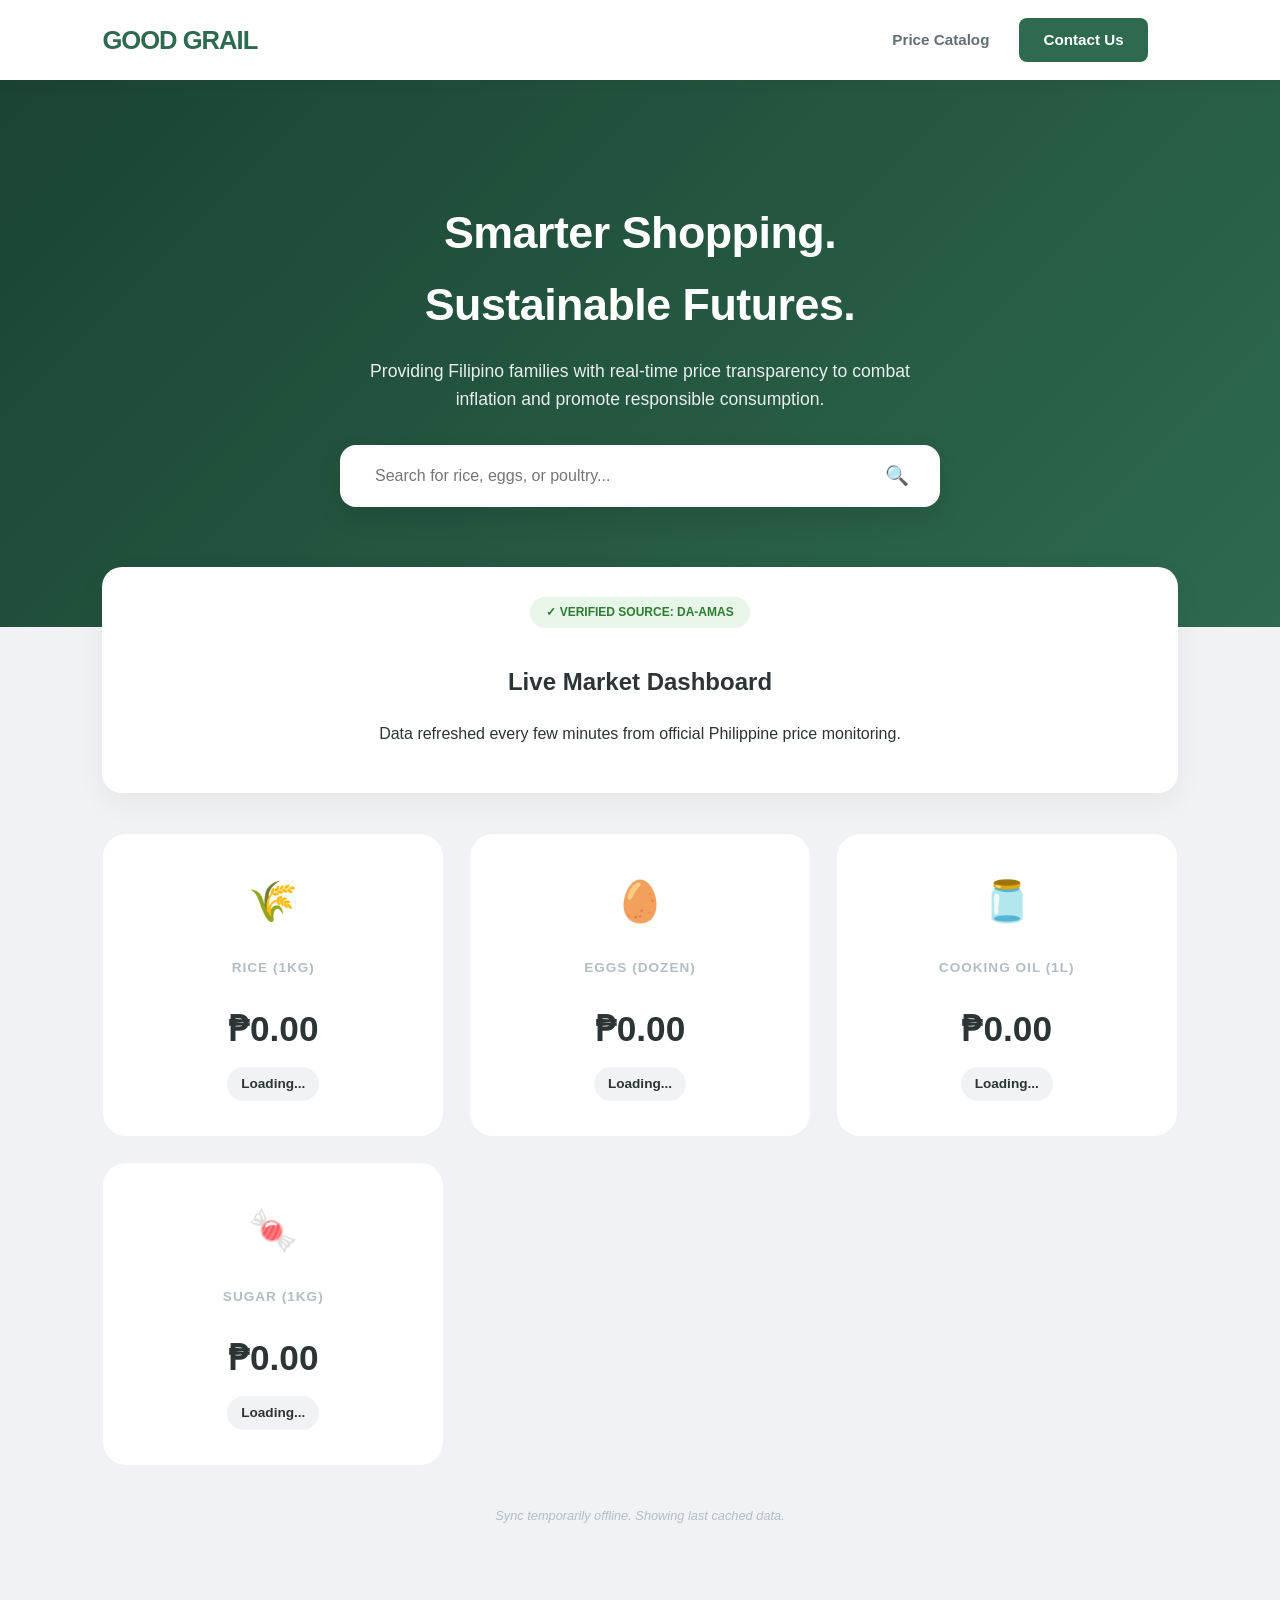
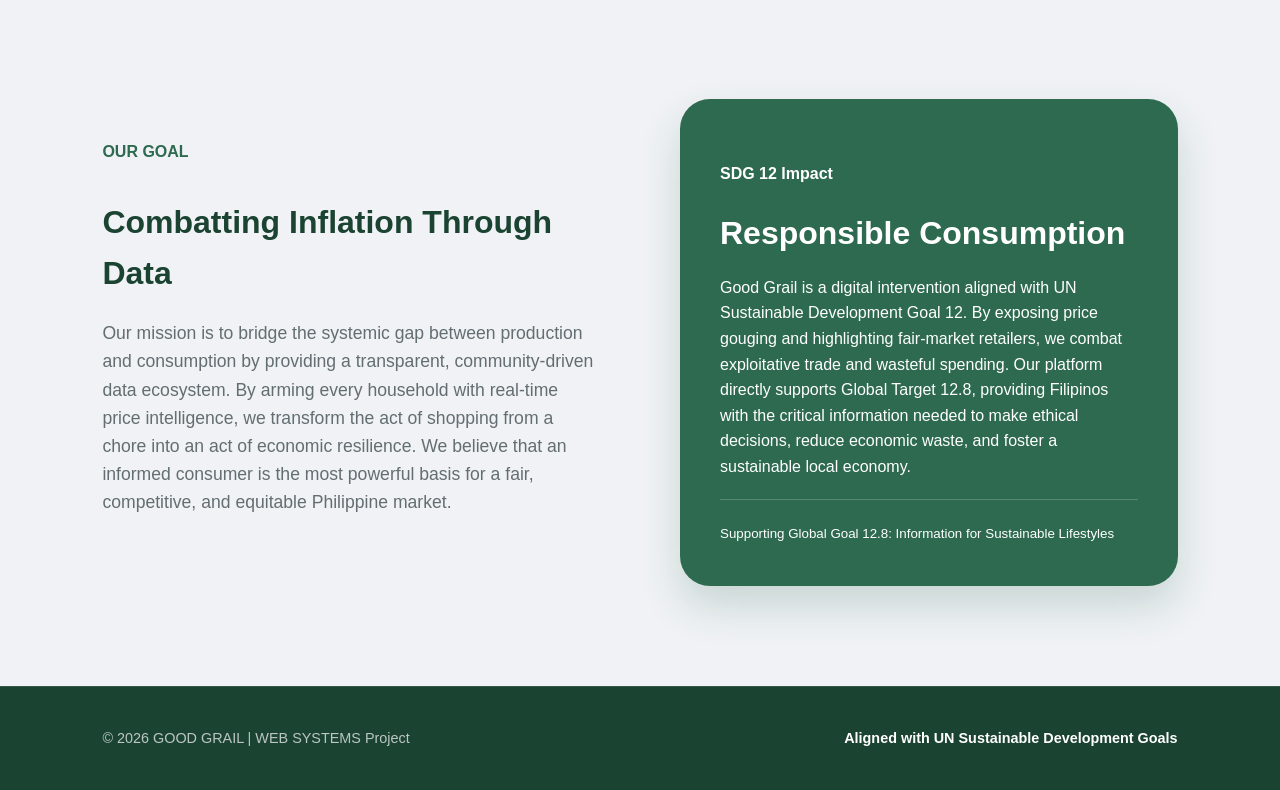
==== index.html @ 933bb587 "Add files via upload" ====
<!DOCTYPE html>
<html lang="en">
<head>
    <title>Good Grail | Market Overview</title>
    <link rel="stylesheet" href="header.css">
    <style>
        :root {
            --primary-green: #2d6a4f;
            --accent-green: #40916c;
            --accent-navy: #1b4332;
            --bg-soft: #f0f2f5;
            --white: #ffffff;
            --price-up: #e67e22; 
            --price-down: #27ae60; 
            --glass: rgba(255, 255, 255, 0.8);
        }

        body {
            font-family: 'Inter', 'Segoe UI', Roboto, sans-serif;
            margin: 0;
            background-color: var(--bg-soft);
            color: #2d3436;
            line-height: 1.6;
        }


        .hero {
            background: linear-gradient(135deg, #1b4332 0%, #2d6a4f 100%);
            padding: 80px 5% 120px;
            text-align: center;
            color: white;
            position: relative;
            overflow: hidden;
        }

        .hero h1 { font-size: 2.8rem; margin-bottom: 1rem; font-weight: 800; letter-spacing: -0.5px; }
        .hero p { opacity: 0.9; font-size: 1.1rem; max-width: 600px; margin: 0 auto 2rem; }

        .search-bar {
            background: var(--white);
            padding: 12px 25px;
            border-radius: 16px;
            display: inline-flex;
            width: 90%;
            max-width: 550px;
            box-shadow: 0 10px 25px rgba(0,0,0,0.1);
        }

        .search-bar input { border: none; width: 100%; padding: 10px; outline: none; font-size: 1rem; }

        .dashboard-container { padding: 0 8% 60px; margin-top: -60px; position: relative; z-index: 10; }
        
        .dashboard-header {
            background: var(--white);
            padding: 30px;
            border-radius: 20px;
            text-align: center;
            margin-bottom: 40px;
            box-shadow: 0 10px 30px rgba(0,0,0,0.05);
        }

        .source-badge {
            display: inline-block;
            background: #e8f5e9;
            color: #2e7d32;
            padding: 6px 16px;
            border-radius: 50px;
            font-size: 0.75rem;
            font-weight: 700;
            margin-bottom: 15px;
            text-transform: uppercase;
        }

        .market-grid { 
            display: grid; 
            grid-template-columns: repeat(auto-fit, minmax(260px, 1fr)); 
            gap: 25px; 
        }
        
        .price-card {
            background: var(--white);
            padding: 35px 25px;
            border-radius: 24px;
            text-align: center;
            transition: all 0.4s cubic-bezier(0.175, 0.885, 0.32, 1.275);
            border: 1px solid rgba(0,0,0,0.05);
            position: relative;
        }

        .price-card:hover { 
            transform: translateY(-10px); 
            box-shadow: 0 20px 40px rgba(0,0,0,0.08);
            border-color: var(--primary-green);
        }

        .product-icon { font-size: 2.5rem; margin-bottom: 15px; display: block; }

        .price-card h4 a { text-decoration: none; color: #b2bec3; font-size: 0.85rem; font-weight: 700; text-transform: uppercase; letter-spacing: 1px; }
        .price-card .price { font-size: 2.2rem; font-weight: 800; margin: 10px 0; color: #2d3436; }
        .indicator { 
            display: inline-block;
            padding: 6px 14px;
            border-radius: 50px;
            font-size: 0.85rem; 
            font-weight: 700; 
            background: #f1f2f6;
        }
        
        .info-section { 
            padding: 100px 8%; 
            display: grid;
            grid-template-columns: 1fr 1fr;
            gap: 80px; 
            align-items: center; 
        }

        .info-box h3 { font-size: 2rem; color: var(--accent-navy); margin-bottom: 20px; }
        .info-box p { font-size: 1.1rem; color: #636e72; margin-bottom: 30px; }

        .impact-card {
            background: var(--primary-green);
            color: white;
            padding: 40px;
            border-radius: 30px;
            box-shadow: 0 20px 40px rgba(45, 106, 79, 0.2);
        }

        footer { 
            background: var(--accent-navy); 
            color: rgba(255,255,255,0.7); 
            padding: 40px 8%; 
            display: flex; 
            justify-content: space-between; 
            font-size: 0.9rem;
            border-top: 1px solid rgba(255,255,255,0.1);
        }

        #update-timestamp { 
            text-align: center; 
            font-size: 0.8rem; 
            color: #b2bec3; 
            margin-top: 40px; 
            font-style: italic;
        }

        @media (max-width: 768px) {
            .info-section { grid-template-columns: 1fr; gap: 40px; }
            .hero h1 { font-size: 2rem; }
        }
    </style>
</head>
<body>
    <header>
        <a href="homepage.html" class="logo">GOOD GRAIL</a>
        <nav class="main-nav">
      
            <a href="pricecatalog.html">Price Catalog</a>
            <a href="contactpage.html" class="btn-contact">Contact Us</a>
        </nav>
    </header>

    <section class="hero">
        <h1>Smarter Shopping. <br>Sustainable Futures.</h1>
        <p>Providing Filipino families with real-time price transparency to combat inflation and promote responsible consumption.</p>
        <div class="search-bar">
            <input type="text" placeholder="Search for rice, eggs, or poultry...">
            <button style="border:none; background:none; cursor:pointer; font-size: 1.2rem;">🔍</button>
        </div>
    </section>
    
    <main class="dashboard-container">
        <div class="dashboard-header">
            <div class="source-badge">✓ Verified Source: DA-AMAS</div>
            <h2>Live Market Dashboard</h2>
            <p>Data refreshed every few minutes from official Philippine price monitoring.</p>
        </div>
        
        <div class="market-grid">
            <div class="price-card" id="Rice-card">
                <span class="product-icon">🌾</span>
                <h4><a href="https://www.da.gov.ph/price-monitoring/" target="_blank">Rice (1kg)</a></h4>
                <p class="price" id="Rice-price">₱0.00</p>
                <span class="indicator" id="Rice-pct">Loading...</span>
            </div>
            <div class="price-card" id="Eggs-card">
                <span class="product-icon">🥚</span>
                <h4><a href="https://www.da.gov.ph/price-monitoring/" target="_blank">Eggs (Dozen)</a></h4>
                <p class="price" id="Eggs-price">₱0.00</p>
                <span class="indicator" id="Eggs-pct">Loading...</span>
            </div>
            <div class="price-card" id="Oil-card">
                <span class="product-icon">🫙</span>
                <h4><a href="https://www.da.gov.ph/price-monitoring/" target="_blank">Cooking Oil (1L)</a></h4>
                <p class="price" id="Oil-price">₱0.00</p>
                <span class="indicator" id="Oil-pct">Loading...</span>
            </div>
            <div class="price-card" id="Sugar-card">
                <span class="product-icon">🍬</span>
                <h4><a href="https://www.da.gov.ph/price-monitoring/" target="_blank">Sugar (1kg)</a></h4>
                <p class="price" id="Sugar-price">₱0.00</p>
                <span class="indicator" id="Sugar-pct">Loading...</span>
            </div>
        </div>
        <p id="update-timestamp"></p>
    </main>

    <section class="info-section">
        <div class="info-box">
            <span style="color: var(--primary-green); font-weight: 800; text-transform: uppercase;">Our Goal</span>
            <h3>Combatting Inflation Through Data</h3>
            <p>Our mission is to bridge the systemic gap between production and consumption by providing a transparent, community-driven data ecosystem. By arming every household with real-time price intelligence, we transform the act of shopping from a chore into an act of economic resilience. We believe that an informed consumer is the most powerful basis for a fair, competitive, and equitable Philippine market.</p>
            
        </div>
        <div class="impact-card">
            <h4>SDG 12 Impact</h4>
            <p style="font-size: 2rem; font-weight: 800; margin: 10px 0;">Responsible Consumption</p>
            <p>Good Grail is a digital intervention aligned with UN Sustainable Development Goal 12. By exposing price gouging and highlighting fair-market retailers, we combat exploitative trade and wasteful spending. Our platform directly supports Global Target 12.8, providing Filipinos with the critical information needed to make ethical decisions, reduce economic waste, and foster a sustainable local economy.</p>
            <hr style="border: 0; border-top: 1px solid rgba(255,255,255,0.2); margin: 20px 0;">
            <small>Supporting Global Goal 12.8: Information for Sustainable Lifestyles</small>
        </div>
    </section>

    <footer>
        <div>© 2026 GOOD GRAIL | WEB SYSTEMS Project</div>
        <div style="font-weight: bold; color: white;">Aligned with UN Sustainable Development Goals</div>
    </footer>

    <script>
    async function updateGoodGrailPrices() {
        const csvUrl = 'https://docs.google.com/spreadsheets/d/e/2PACX-1vSKscIoWBwZH2mvYEp0RBLKj0YuiCOmFv4nJUyl8nu2FCq9L3rrLKQTdSd7Z54OE1IYNL8zXCvPfITw/pub?gid=0&single=true&output=csv';
        
        try {
            const response = await fetch(csvUrl);
            const csvData = await response.text();
            const rows = csvData.split('\n').map(row => row.split(','));

            const products = [
                { id: 'Rice',  row: 1 },
                { id: 'Eggs',  row: 2 },
                { id: 'Oil',   row: 3 },
                { id: 'Sugar', row: 4 }
            ];

            products.forEach(item => {
                const rowData = rows[item.row];
                if (!rowData) return;

                const livePrice = rowData[1]; 
                const statusDec = parseFloat(rowData[3].replace('%', '')) / (rowData[3].includes('%') ? 100 : 1);

                const priceElement = document.getElementById(item.id + '-price');
                if (priceElement) {
                    priceElement.innerText = "₱" + parseFloat(livePrice).toFixed(2);
                }

                const pctElement = document.getElementById(item.id + '-pct');
                const cardElement = document.getElementById(item.id + '-card');

                if (pctElement) {
                    const percentage = (statusDec * 100).toFixed(1);
                    
                    if (statusDec < 0) {
                        pctElement.innerText = "▼ " + Math.abs(percentage) + "% Below Avg";
                        pctElement.style.color = "#27ae60"; 
                        pctElement.style.background = "#e8f5e9";
                        if(cardElement) cardElement.style.borderBottomColor = "#27ae60";
                    } else {
                        pctElement.innerText = "▲ " + percentage + "% Above Avg";
                        pctElement.style.color = "#e67e22"; 
                        pctElement.style.background = "#fff3e0";
                        if(cardElement) cardElement.style.borderBottomColor = "#e67e22";
                    }
                }
            });

            const now = new Date();
            document.getElementById('update-timestamp').innerText = "Last Sync: " + now.toLocaleTimeString() + " | All systems operational.";

        } catch (error) {
            console.error("Data failed to load:", error);
            document.getElementById('update-timestamp').innerText = "Sync temporarily offline. Showing last cached data.";
        }
    }

    window.onload = updateGoodGrailPrices;
    </script>
</body>
</html>
---- header.css ----
header {
    background-color: #ffffff;
    padding: 0 8%;
    height: 80px;
    display: flex;
    justify-content: space-between;
    align-items: center;
    box-shadow: 0 4px 12px rgba(0,0,0,0.03);
    position: sticky;
    top: 0;
    z-index: 1000;
}

.logo { 
    font-weight: 800; 
    font-size: 1.6rem; 
    color: #2d6a4f; 
    letter-spacing: -1px;
    cursor: pointer;
    text-decoration: none;
}

.main-nav {
    display: flex;
    align-items: center;
}

.main-nav a { 
    text-decoration: none; 
    color: #636e72; 
    margin-right: 30px; 
    font-weight: 600; 
    font-size: 0.95rem;
    transition: color 0.3s;
}

.main-nav a:hover { color: #2d6a4f; }

.btn-contact { 
    background: #2d6a4f; 
    color: white !important; 
    padding: 10px 24px; 
    border: none; 
    border-radius: 8px; 
    cursor: pointer; 
    font-weight: 600; 
    font-size: 0.95rem;
    text-decoration: none;
    transition: all 0.3s ease;
    display: inline-block;
}

.btn-contact:hover { 
    background: #1b4332; 
    transform: translateY(-2px);
    box-shadow: 0 4px 12px rgba(45, 106, 79, 0.3);
}
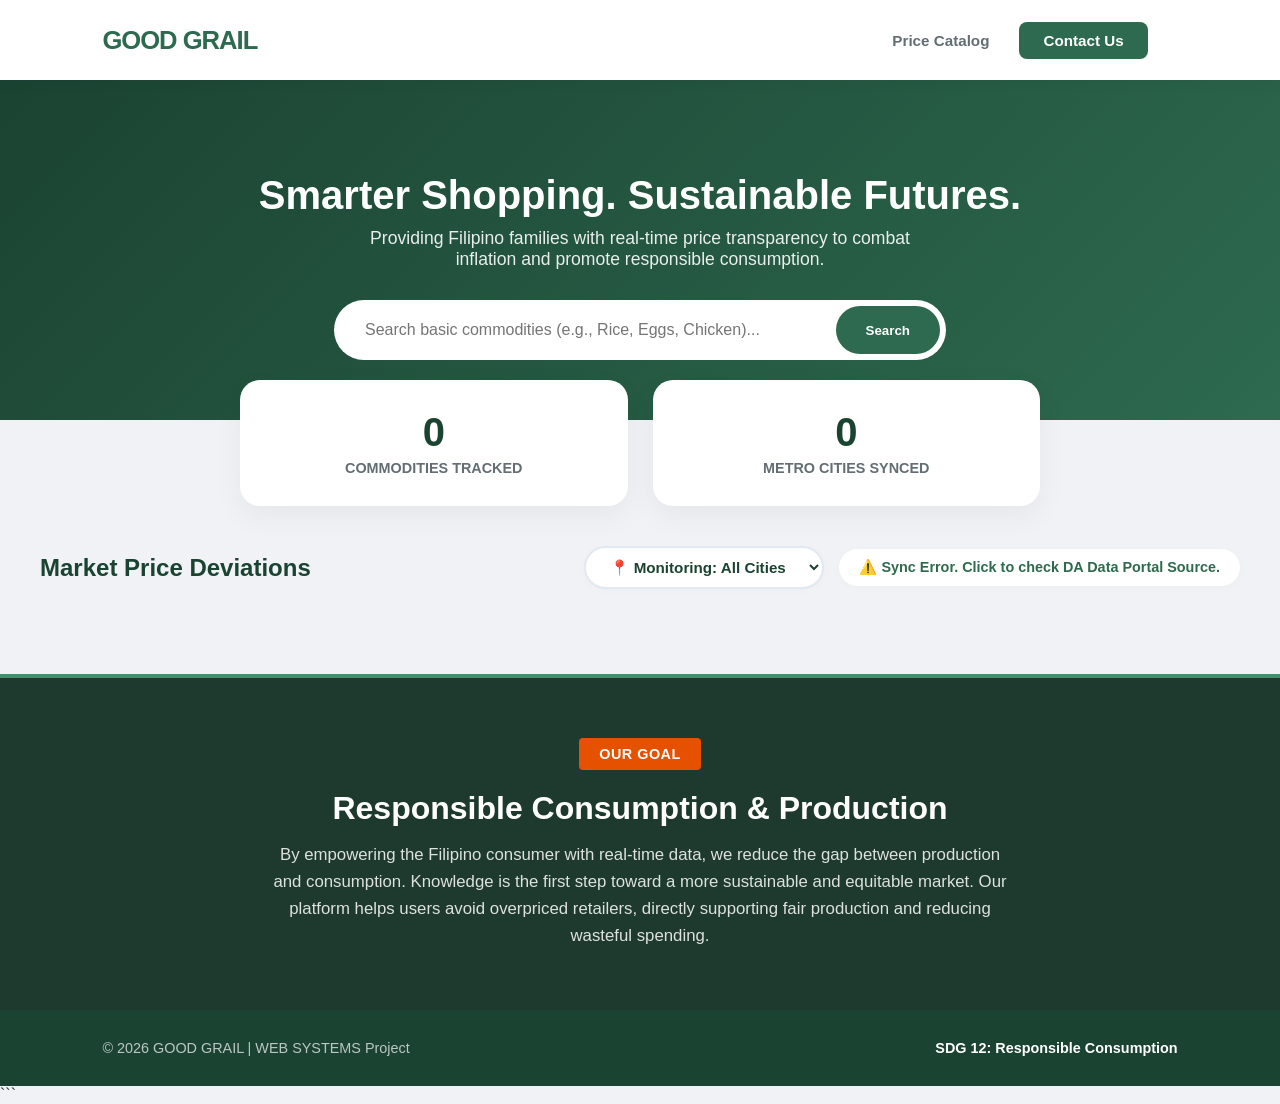
==== commit a2d7c314: "Update index.html" ====
--- a/index.html
+++ b/index.html
@@ -1,288 +1,373 @@
 <!DOCTYPE html>
 <html lang="en">
 <head>
-    <title>Good Grail | Market Overview</title>
+    <title>Good Grail</title>
     <link rel="stylesheet" href="header.css">
     <style>
         :root {
             --primary-green: #2d6a4f;
-            --accent-green: #40916c;
             --accent-navy: #1b4332;
             --bg-soft: #f0f2f5;
             --white: #ffffff;
-            --price-up: #e67e22; 
-            --price-down: #27ae60; 
-            --glass: rgba(255, 255, 255, 0.8);
+            --text-dark: #2d3436;
+            --text-muted: #636e72;
         }
 
         body {
-            font-family: 'Inter', 'Segoe UI', Roboto, sans-serif;
+            font-family: 'Inter', 'Segoe UI', sans-serif;
             margin: 0;
             background-color: var(--bg-soft);
-            color: #2d3436;
-            line-height: 1.6;
-        }
-
-
-        .hero {
-            background: linear-gradient(135deg, #1b4332 0%, #2d6a4f 100%);
-            padding: 80px 5% 120px;
+            color: var(--text-dark);
+        }
+
+        .hero-section {
+            background: linear-gradient(135deg, var(--accent-navy) 0%, var(--primary-green) 100%);
+            color: var(--white);
             text-align: center;
-            color: white;
-            position: relative;
-            overflow: hidden;
-        }
-
-        .hero h1 { font-size: 2.8rem; margin-bottom: 1rem; font-weight: 800; letter-spacing: -0.5px; }
-        .hero p { opacity: 0.9; font-size: 1.1rem; max-width: 600px; margin: 0 auto 2rem; }
-
-        .search-bar {
+            padding: 60px 20px;
+        }
+
+        .hero-section h1 { font-size: 2.5rem; margin-bottom: 10px; font-weight: 800; }
+        .hero-section p { font-size: 1.1rem; opacity: 0.9; max-width: 600px; margin: 0 auto 30px; }
+
+        .search-box {
+            display: flex;
+            max-width: 600px;
+            margin: 0 auto;
             background: var(--white);
-            padding: 12px 25px;
-            border-radius: 16px;
-            display: inline-flex;
-            width: 90%;
-            max-width: 550px;
-            box-shadow: 0 10px 25px rgba(0,0,0,0.1);
-        }
-
-        .search-bar input { border: none; width: 100%; padding: 10px; outline: none; font-size: 1rem; }
-
-        .dashboard-container { padding: 0 8% 60px; margin-top: -60px; position: relative; z-index: 10; }
-        
-        .dashboard-header {
+            padding: 6px;
+            border-radius: 50px;
+        }
+
+        .search-box input {
+            flex: 1;
+            border: none;
+            padding: 15px 25px;
+            font-size: 1rem;
+            border-radius: 50px;
+            outline: none;
+        }
+
+        .search-box button {
+            background: var(--primary-green);
+            color: var(--white);
+            border: none;
+            padding: 0 30px;
+            border-radius: 50px;
+            cursor: pointer;
+            font-weight: 600;
+        }
+
+        .metrics-grid {
+            display: grid;
+            grid-template-columns: repeat(2, 1fr);
+            gap: 25px;
+            max-width: 800px;
+            margin: -40px auto 40px;
+            padding: 0 20px;
+        }
+
+        .metric-card {
             background: var(--white);
             padding: 30px;
             border-radius: 20px;
             text-align: center;
-            margin-bottom: 40px;
             box-shadow: 0 10px 30px rgba(0,0,0,0.05);
         }
 
-        .source-badge {
+        .metric-card h3 { font-size: 2.5rem; margin: 0; color: var(--accent-navy); font-weight: 800; }
+        .metric-card p { margin: 5px 0 0; color: var(--text-muted); font-size: 0.9rem; text-transform: uppercase; font-weight: 600; }
+
+        .dashboard-container {
+            max-width: 1200px;
+            margin: 0 auto 60px;
+            padding: 0 20px;
+        }
+
+        .dashboard-header {
+            display: flex;
+            justify-content: space-between;
+            align-items: center;
+            margin-bottom: 25px;
+            flex-wrap: wrap;
+            gap: 15px;
+        }
+
+        .dashboard-header h2 { color: var(--accent-navy); margin: 0; font-weight: 800; }
+        
+        .header-controls {
+            display: flex;
+            align-items: center;
+            gap: 15px;
+        }
+
+        .city-selector {
+            padding: 10px 20px;
+            font-size: 0.95rem;
+            font-weight: 600;
+            color: var(--accent-navy);
+            background-color: var(--white);
+            border: 2px solid #e2e8f0;
+            border-radius: 50px;
+            outline: none;
+            cursor: pointer;
+            box-shadow: 0 2px 10px rgba(0,0,0,0.02);
+            transition: all 0.2s;
+        }
+
+        .city-selector:focus {
+            border-color: var(--primary-green);
+        }
+
+        .verification-link {
+            color: var(--primary-green);
+            text-decoration: none;
+            font-size: 0.9rem;
+            font-weight: 600;
+            background: var(--white);
+            padding: 10px 20px;
+            border-radius: 50px;
+            box-shadow: 0 2px 10px rgba(0,0,0,0.02);
+            transition: all 0.2s;
+        }
+
+        .verification-link:hover {
+            background: var(--primary-green);
+            color: var(--white);
+        }
+
+        .market-grid {
+            display: grid;
+            grid-template-columns: repeat(auto-fill, minmax(220px, 1fr));
+            gap: 25px;
+        }
+
+        .market-card {
+            background: var(--white);
+            border-radius: 20px;
+            padding: 25px;
+            box-shadow: 0 4px 15px rgba(0,0,0,0.02);
+            border-bottom: 5px solid transparent;
+            cursor: pointer;
+            transition: transform 0.2s;
+        }
+
+        .market-card:hover { transform: translateY(-4px); }
+        .item-emoji { font-size: 2.5rem; margin-bottom: 15px; }
+        .item-name { margin: 0 0 5px; font-size: 1.15rem; color: var(--accent-navy); font-weight: 700; }
+        .item-meta { font-size: 0.85rem; color: var(--text-muted); margin-bottom: 15px; }
+        .price-row { display: flex; justify-content: space-between; align-items: center; }
+        .current-price { font-size: 1.3rem; font-weight: 800; color: var(--text-dark); }
+        .status-badge { font-size: 0.75rem; padding: 4px 8px; border-radius: 6px; font-weight: 700; }
+
+        .sdg-section {
+            background-color: #1e3a2f;
+            color: var(--white);
+            padding: 60px 8%;
+            text-align: center;
+            border-top: 4px solid #40916c;
+        }
+
+        .sdg-badge {
+            background-color: #e65100;
+            color: white;
             display: inline-block;
-            background: #e8f5e9;
-            color: #2e7d32;
-            padding: 6px 16px;
-            border-radius: 50px;
-            font-size: 0.75rem;
-            font-weight: 700;
-            margin-bottom: 15px;
-            text-transform: uppercase;
-        }
-
-        .market-grid { 
-            display: grid; 
-            grid-template-columns: repeat(auto-fit, minmax(260px, 1fr)); 
-            gap: 25px; 
-        }
-        
-        .price-card {
-            background: var(--white);
-            padding: 35px 25px;
-            border-radius: 24px;
-            text-align: center;
-            transition: all 0.4s cubic-bezier(0.175, 0.885, 0.32, 1.275);
-            border: 1px solid rgba(0,0,0,0.05);
-            position: relative;
-        }
-
-        .price-card:hover { 
-            transform: translateY(-10px); 
-            box-shadow: 0 20px 40px rgba(0,0,0,0.08);
-            border-color: var(--primary-green);
-        }
-
-        .product-icon { font-size: 2.5rem; margin-bottom: 15px; display: block; }
-
-        .price-card h4 a { text-decoration: none; color: #b2bec3; font-size: 0.85rem; font-weight: 700; text-transform: uppercase; letter-spacing: 1px; }
-        .price-card .price { font-size: 2.2rem; font-weight: 800; margin: 10px 0; color: #2d3436; }
-        .indicator { 
-            display: inline-block;
-            padding: 6px 14px;
-            border-radius: 50px;
-            font-size: 0.85rem; 
-            font-weight: 700; 
-            background: #f1f2f6;
-        }
-        
-        .info-section { 
-            padding: 100px 8%; 
-            display: grid;
-            grid-template-columns: 1fr 1fr;
-            gap: 80px; 
-            align-items: center; 
-        }
-
-        .info-box h3 { font-size: 2rem; color: var(--accent-navy); margin-bottom: 20px; }
-        .info-box p { font-size: 1.1rem; color: #636e72; margin-bottom: 30px; }
-
-        .impact-card {
-            background: var(--primary-green);
-            color: white;
-            padding: 40px;
-            border-radius: 30px;
-            box-shadow: 0 20px 40px rgba(45, 106, 79, 0.2);
-        }
-
-        footer { 
-            background: var(--accent-navy); 
-            color: rgba(255,255,255,0.7); 
-            padding: 40px 8%; 
-            display: flex; 
-            justify-content: space-between; 
+            padding: 8px 20px;
+            font-weight: 800;
             font-size: 0.9rem;
-            border-top: 1px solid rgba(255,255,255,0.1);
-        }
-
-        #update-timestamp { 
-            text-align: center; 
-            font-size: 0.8rem; 
-            color: #b2bec3; 
-            margin-top: 40px; 
-            font-style: italic;
-        }
-
-        @media (max-width: 768px) {
-            .info-section { grid-template-columns: 1fr; gap: 40px; }
-            .hero h1 { font-size: 2rem; }
+            border-radius: 4px;
+            margin-bottom: 20px;
+            letter-spacing: 0.5px;
+        }
+
+        .sdg-content h2 { font-size: 2rem; margin: 0 0 15px 0; font-weight: 800; }
+        .sdg-content p { max-width: 750px; margin: 0 auto; font-size: 1.05rem; opacity: 0.85; line-height: 1.6; }
+
+        footer {
+            background: var(--accent-navy);
+            color: rgba(255,255,255,0.7);
+            padding: 30px 8%;
+            display: flex;
+            justify-content: space-between;
+            align-items: center;
+            font-size: 0.9rem;
+        }
+
+        @media(max-width: 768px) {
+            .metrics-grid { grid-template-columns: 1fr; }
+            .dashboard-header { flex-direction: column; align-items: flex-start; }
+            .header-controls { width: 100%; flex-direction: column; align-items: flex-start; }
+            .city-selector { width: 100%; }
         }
     </style>
 </head>
 <body>
+
     <header>
-        <a href="homepage.html" class="logo">GOOD GRAIL</a>
+        <a href="index.html" class="logo">GOOD GRAIL</a>
         <nav class="main-nav">
-      
             <a href="pricecatalog.html">Price Catalog</a>
             <a href="contactpage.html" class="btn-contact">Contact Us</a>
         </nav>
     </header>
 
-    <section class="hero">
-        <h1>Smarter Shopping. <br>Sustainable Futures.</h1>
-        <p>Providing Filipino families with real-time price transparency to combat inflation and promote responsible consumption.</p>
-        <div class="search-bar">
-            <input type="text" placeholder="Search for rice, eggs, or poultry...">
-            <button style="border:none; background:none; cursor:pointer; font-size: 1.2rem;">🔍</button>
-        </div>
-    </section>
-    
-    <main class="dashboard-container">
-        <div class="dashboard-header">
-            <div class="source-badge">✓ Verified Source: DA-AMAS</div>
-            <h2>Live Market Dashboard</h2>
-            <p>Data refreshed every few minutes from official Philippine price monitoring.</p>
-        </div>
-        
-        <div class="market-grid">
-            <div class="price-card" id="Rice-card">
-                <span class="product-icon">🌾</span>
-                <h4><a href="https://www.da.gov.ph/price-monitoring/" target="_blank">Rice (1kg)</a></h4>
-                <p class="price" id="Rice-price">₱0.00</p>
-                <span class="indicator" id="Rice-pct">Loading...</span>
-            </div>
-            <div class="price-card" id="Eggs-card">
-                <span class="product-icon">🥚</span>
-                <h4><a href="https://www.da.gov.ph/price-monitoring/" target="_blank">Eggs (Dozen)</a></h4>
-                <p class="price" id="Eggs-price">₱0.00</p>
-                <span class="indicator" id="Eggs-pct">Loading...</span>
-            </div>
-            <div class="price-card" id="Oil-card">
-                <span class="product-icon">🫙</span>
-                <h4><a href="https://www.da.gov.ph/price-monitoring/" target="_blank">Cooking Oil (1L)</a></h4>
-                <p class="price" id="Oil-price">₱0.00</p>
-                <span class="indicator" id="Oil-pct">Loading...</span>
-            </div>
-            <div class="price-card" id="Sugar-card">
-                <span class="product-icon">🍬</span>
-                <h4><a href="https://www.da.gov.ph/price-monitoring/" target="_blank">Sugar (1kg)</a></h4>
-                <p class="price" id="Sugar-price">₱0.00</p>
-                <span class="indicator" id="Sugar-pct">Loading...</span>
-            </div>
-        </div>
-        <p id="update-timestamp"></p>
+    <main>
+        <section class="hero-section">
+            <h1>Smarter Shopping. Sustainable Futures.</h1>
+            <p>Providing Filipino families with real-time price transparency to combat inflation and promote responsible consumption.</p>
+            <div class="search-box">
+                <input type="text" id="home-search" placeholder="Search basic commodities (e.g., Rice, Eggs, Chicken)...">
+                <button onclick="handleSearch()">Search</button>
+            </div>
+        </section>
+
+        <section class="metrics-grid">
+            <div class="metric-card">
+                <h3 id="stat-tracked">0</h3>
+                <p>Commodities Tracked</p>
+            </div>
+            <div class="metric-card">
+                <h3 id="stat-cities">0</h3>
+                <p>Metro Cities Synced</p>
+            </div>
+        </section>
+
+        <section class="dashboard-container">
+            <div class="dashboard-header">
+                <h2>Market Price Deviations</h2>
+                
+                <div class="header-controls">
+                    <select id="home-city-select" class="city-selector" onchange="handleCityFilterChange()">
+                        <option value="all">📍 Monitoring: All Cities</option>
+                    </select>
+
+                    <a href="https://www.da.gov.ph/price-monitoring/" target="_blank" class="verification-link" id="update-timestamp">
+                        🔗 Loading Verified DA Prices...
+                    </a>
+                </div>
+            </div>
+            <div class="market-grid" id="market-items-render"></div>
+        </section>
+
+        <section class="sdg-section">
+            <div class="sdg-badge">OUR GOAL</div>
+            <div class="sdg-content">
+                <h2>Responsible Consumption & Production</h2>
+                <p>By empowering the Filipino consumer with real-time data, we reduce the gap between production and consumption. Knowledge is the first step toward a more sustainable and equitable market. Our platform helps users avoid overpriced retailers, directly supporting fair production and reducing wasteful spending.</p>
+            </div>
+        </section>
     </main>
-
-    <section class="info-section">
-        <div class="info-box">
-            <span style="color: var(--primary-green); font-weight: 800; text-transform: uppercase;">Our Goal</span>
-            <h3>Combatting Inflation Through Data</h3>
-            <p>Our mission is to bridge the systemic gap between production and consumption by providing a transparent, community-driven data ecosystem. By arming every household with real-time price intelligence, we transform the act of shopping from a chore into an act of economic resilience. We believe that an informed consumer is the most powerful basis for a fair, competitive, and equitable Philippine market.</p>
-            
-        </div>
-        <div class="impact-card">
-            <h4>SDG 12 Impact</h4>
-            <p style="font-size: 2rem; font-weight: 800; margin: 10px 0;">Responsible Consumption</p>
-            <p>Good Grail is a digital intervention aligned with UN Sustainable Development Goal 12. By exposing price gouging and highlighting fair-market retailers, we combat exploitative trade and wasteful spending. Our platform directly supports Global Target 12.8, providing Filipinos with the critical information needed to make ethical decisions, reduce economic waste, and foster a sustainable local economy.</p>
-            <hr style="border: 0; border-top: 1px solid rgba(255,255,255,0.2); margin: 20px 0;">
-            <small>Supporting Global Goal 12.8: Information for Sustainable Lifestyles</small>
-        </div>
-    </section>
 
     <footer>
         <div>© 2026 GOOD GRAIL | WEB SYSTEMS Project</div>
-        <div style="font-weight: bold; color: white;">Aligned with UN Sustainable Development Goals</div>
+        <div style="font-weight: bold; color: white;">SDG 12: Responsible Consumption</div>
     </footer>
 
-    <script>
+<script>
+    const SHEETY_API_URL = "https://api.sheety.co/714f9aedd46168f80737977f95b48854/goodGrailData/products";
+    let productsRegistry = [];
+
     async function updateGoodGrailPrices() {
-        const csvUrl = 'https://docs.google.com/spreadsheets/d/e/2PACX-1vSKscIoWBwZH2mvYEp0RBLKj0YuiCOmFv4nJUyl8nu2FCq9L3rrLKQTdSd7Z54OE1IYNL8zXCvPfITw/pub?gid=0&single=true&output=csv';
+        const timestampEl = document.getElementById('update-timestamp');
+        try {
+            const response = await fetch(SHEETY_API_URL);
+            const data = await response.json();
+            productsRegistry = data.products;
+
+            if(document.getElementById('stat-tracked')) {
+                const uniqueProductNames = [...new Set(productsRegistry.map(p => p.name).filter(Boolean))].length;
+                document.getElementById('stat-tracked').innerText = uniqueProductNames;
+            }
+            if(document.getElementById('stat-cities')) {
+                const uniqueCities = [...new Set(productsRegistry.map(p => p.city).filter(Boolean))].length;
+                document.getElementById('stat-cities').innerText = uniqueCities;
+            }
+
+            populateCityDropdown();
+            renderMarketDashboard();
+            
+            if(timestampEl) {
+                timestampEl.innerHTML = `🔗 Verified via DA Price Monitoring (${new Date().toLocaleTimeString()})`;
+            }
+        } catch (error) {
+            console.error("API Error:", error);
+            if(timestampEl) timestampEl.innerText = "⚠️ Sync Error. Click to check DA Data Portal Source.";
+        }
+    }
+
+    function populateCityDropdown() {
+        const selectDrop = document.getElementById('home-city-select');
+        if (!selectDrop) return;
         
-        try {
-            const response = await fetch(csvUrl);
-            const csvData = await response.text();
-            const rows = csvData.split('\n').map(row => row.split(','));
-
-            const products = [
-                { id: 'Rice',  row: 1 },
-                { id: 'Eggs',  row: 2 },
-                { id: 'Oil',   row: 3 },
-                { id: 'Sugar', row: 4 }
-            ];
-
-            products.forEach(item => {
-                const rowData = rows[item.row];
-                if (!rowData) return;
-
-                const livePrice = rowData[1]; 
-                const statusDec = parseFloat(rowData[3].replace('%', '')) / (rowData[3].includes('%') ? 100 : 1);
-
-                const priceElement = document.getElementById(item.id + '-price');
-                if (priceElement) {
-                    priceElement.innerText = "₱" + parseFloat(livePrice).toFixed(2);
-                }
-
-                const pctElement = document.getElementById(item.id + '-pct');
-                const cardElement = document.getElementById(item.id + '-card');
-
-                if (pctElement) {
-                    const percentage = (statusDec * 100).toFixed(1);
-                    
-                    if (statusDec < 0) {
-                        pctElement.innerText = "▼ " + Math.abs(percentage) + "% Below Avg";
-                        pctElement.style.color = "#27ae60"; 
-                        pctElement.style.background = "#e8f5e9";
-                        if(cardElement) cardElement.style.borderBottomColor = "#27ae60";
-                    } else {
-                        pctElement.innerText = "▲ " + percentage + "% Above Avg";
-                        pctElement.style.color = "#e67e22"; 
-                        pctElement.style.background = "#fff3e0";
-                        if(cardElement) cardElement.style.borderBottomColor = "#e67e22";
-                    }
-                }
-            });
-
-            const now = new Date();
-            document.getElementById('update-timestamp').innerText = "Last Sync: " + now.toLocaleTimeString() + " | All systems operational.";
-
-        } catch (error) {
-            console.error("Data failed to load:", error);
-            document.getElementById('update-timestamp').innerText = "Sync temporarily offline. Showing last cached data.";
-        }
+        const uniqueCities = [...new Set(productsRegistry.map(p => p.city).filter(Boolean))];
+
+        selectDrop.innerHTML = '<option value="all">📍 Monitoring: All Cities</option>';
+        
+        uniqueCities.forEach(cityName => {
+            const opt = document.createElement('option');
+            opt.value = cityName.toLowerCase();
+            opt.textContent = `📍 Localized: ${cityName}`;
+            selectDrop.appendChild(opt);
+        });
+    }
+
+    function handleCityFilterChange() {
+        renderMarketDashboard();
+    }
+
+    function renderMarketDashboard() {
+        const grid = document.getElementById('market-items-render');
+        const selectedCityFilter = document.getElementById('home-city-select').value;
+        if(!grid) return;
+        grid.innerHTML = "";
+
+        const recordsToDisplay = productsRegistry.filter(item => {
+            if (selectedCityFilter === "all") return true;
+            return (item.city || '').toLowerCase() === selectedCityFilter;
+        });
+
+        if (recordsToDisplay.length === 0) {
+            grid.innerHTML = `<div style="grid-column: 1/-1; text-align: center; color: var(--text-muted); padding: 40px;">No listed dynamic products tracked for this city selection.</div>`;
+            return;
+        }
+
+        recordsToDisplay.forEach(item => {
+            const priceNum = parseFloat(item.price) || 0;
+            const devNum = parseFloat(item.dev) || 0;
+            const percentage = (devNum * 100).toFixed(1);
+
+            let badgeText = devNum === 0 ? "● At Base Average" : (devNum < 0 ? `▼ ${Math.abs(percentage)}% Below Avg` : `▲ ${percentage}% Above Avg`);
+            let badgeStyle = devNum === 0 ? `color: #7f8c8d; background: #f5f6fa;` : (devNum < 0 ? `color: #27ae60; background: #e8f5e9;` : `color: #e67e22; background: #fff3e0;`);
+            let cardBorder = devNum === 0 ? `#bdc3c7` : (devNum < 0 ? `#27ae60` : `#e67e22`);
+
+            grid.innerHTML += `
+                <div class="market-card" style="border-bottom-color: ${cardBorder}" onclick="navigateToProduct('${item.id || ''}')">
+                    <div class="item-emoji">${item.img || '🌾'}</div>
+                    <h4 class="item-name">${item.name || 'Unknown Item'}</h4>
+                    <div class="item-meta">SM Supermarket, SM ${item.city || 'Metro Manila'}</div>
+                    <div class="price-row">
+                        <span class="current-price">₱${priceNum.toFixed(2)}<span style="font-size:0.85rem; color:#636e72; font-weight:500;">/${item.unit || 'kg'}</span></span>
+                        <span class="status-badge" style="${badgeStyle}">${badgeText}</span>
+                    </div>
+                </div>
+            `;
+        });
+    }
+
+    function navigateToProduct(id) {
+        const prod = productsRegistry.find(p => p.id === id);
+        if (!prod) return;
+        window.location.href = `productpage.html?id=${prod.id}&name=${encodeURIComponent(prod.name)}&price=${prod.price}&city=${encodeURIComponent(prod.city)}&img=${encodeURIComponent(prod.img)}`;
+    }
+
+    function handleSearch() {
+        const query = document.getElementById('home-search').value.trim();
+        window.location.href = `pricecatalog.html?search=${encodeURIComponent(query)}`;
     }
 
     window.onload = updateGoodGrailPrices;
-    </script>
+</script>
 </body>
-</html>+</html>
+
+```
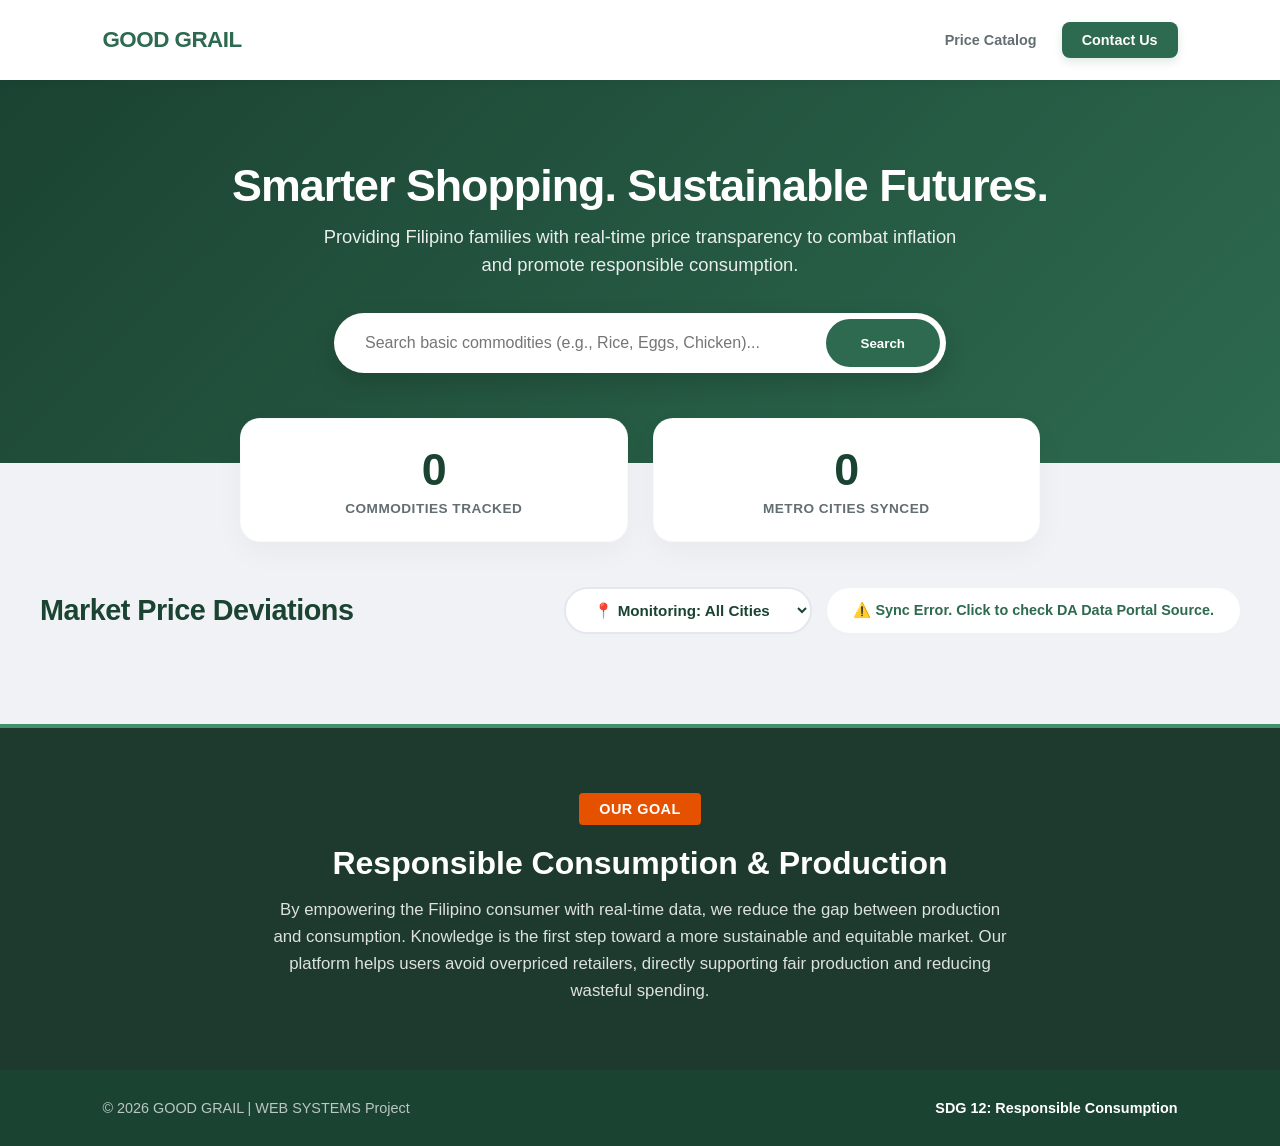
==== commit 0765a7a0: "Update index.html" ====
--- a/index.html
+++ b/index.html
@@ -24,11 +24,24 @@
             background: linear-gradient(135deg, var(--accent-navy) 0%, var(--primary-green) 100%);
             color: var(--white);
             text-align: center;
-            padding: 60px 20px;
-        }
-
-        .hero-section h1 { font-size: 2.5rem; margin-bottom: 10px; font-weight: 800; }
-        .hero-section p { font-size: 1.1rem; opacity: 0.9; max-width: 600px; margin: 0 auto 30px; }
+            padding: 80px 20px 90px;
+        }
+
+        .hero-section h1 { 
+            font-size: 2.8rem; 
+            margin-bottom: 12px; 
+            margin-top: 0;
+            font-weight: 800; 
+            letter-spacing: -1px;
+        }
+        
+        .hero-section p { 
+            font-size: 1.15rem; 
+            opacity: 0.9; 
+            max-width: 650px; 
+            margin: 0 auto 35px; 
+            line-height: 1.5;
+        }
 
         .search-box {
             display: flex;
@@ -37,6 +50,12 @@
             background: var(--white);
             padding: 6px;
             border-radius: 50px;
+            box-shadow: 0 10px 25px rgba(0, 0, 0, 0.15); 
+            transition: transform 0.2s;
+        }
+
+        .search-box:focus-within {
+            transform: scale(1.01);
         }
 
         .search-box input {
@@ -46,16 +65,22 @@
             font-size: 1rem;
             border-radius: 50px;
             outline: none;
+            color: var(--text-dark);
         }
 
         .search-box button {
             background: var(--primary-green);
             color: var(--white);
             border: none;
-            padding: 0 30px;
+            padding: 0 35px;
             border-radius: 50px;
             cursor: pointer;
-            font-weight: 600;
+            font-weight: 700;
+            transition: background-color 0.2s;
+        }
+
+        .search-box button:hover {
+            background: #224f3b;
         }
 
         .metrics-grid {
@@ -63,20 +88,35 @@
             grid-template-columns: repeat(2, 1fr);
             gap: 25px;
             max-width: 800px;
-            margin: -40px auto 40px;
+            margin: -45px auto 45px;
             padding: 0 20px;
         }
 
         .metric-card {
             background: var(--white);
-            padding: 30px;
+            padding: 25px;
             border-radius: 20px;
             text-align: center;
-            box-shadow: 0 10px 30px rgba(0,0,0,0.05);
-        }
-
-        .metric-card h3 { font-size: 2.5rem; margin: 0; color: var(--accent-navy); font-weight: 800; }
-        .metric-card p { margin: 5px 0 0; color: var(--text-muted); font-size: 0.9rem; text-transform: uppercase; font-weight: 600; }
+            box-shadow: 0 10px 30px rgba(0,0,0,0.04);
+            border: 1px solid rgba(0,0,0,0.02);
+        }
+
+        .metric-card h3 { 
+            font-size: 2.8rem; 
+            margin: 0; 
+            color: var(--accent-navy); 
+            font-weight: 800; 
+            letter-spacing: -1px;
+        }
+        
+        .metric-card p { 
+            margin: 6px 0 0; 
+            color: var(--text-muted); 
+            font-size: 0.85rem; 
+            text-transform: uppercase; 
+            font-weight: 700; 
+            letter-spacing: 0.5px;
+        }
 
         .dashboard-container {
             max-width: 1200px;
@@ -88,12 +128,18 @@
             display: flex;
             justify-content: space-between;
             align-items: center;
-            margin-bottom: 25px;
+            margin-bottom: 30px;
             flex-wrap: wrap;
             gap: 15px;
         }
 
-        .dashboard-header h2 { color: var(--accent-navy); margin: 0; font-weight: 800; }
+        .dashboard-header h2 { 
+            color: var(--accent-navy); 
+            margin: 0; 
+            font-weight: 800; 
+            font-size: 1.8rem;
+            letter-spacing: -0.5px;
+        }
         
         .header-controls {
             display: flex;
@@ -102,7 +148,7 @@
         }
 
         .city-selector {
-            padding: 10px 20px;
+            padding: 12px 24px;
             font-size: 0.95rem;
             font-weight: 600;
             color: var(--accent-navy);
@@ -111,34 +157,36 @@
             border-radius: 50px;
             outline: none;
             cursor: pointer;
-            box-shadow: 0 2px 10px rgba(0,0,0,0.02);
+            box-shadow: 0 2px 8px rgba(0,0,0,0.01);
             transition: all 0.2s;
         }
 
         .city-selector:focus {
             border-color: var(--primary-green);
+            box-shadow: 0 0 0 3px rgba(45, 106, 79, 0.1);
         }
 
         .verification-link {
             color: var(--primary-green);
             text-decoration: none;
             font-size: 0.9rem;
-            font-weight: 600;
+            font-weight: 700;
             background: var(--white);
-            padding: 10px 20px;
+            padding: 12px 24px;
             border-radius: 50px;
-            box-shadow: 0 2px 10px rgba(0,0,0,0.02);
+            box-shadow: 0 2px 8px rgba(0,0,0,0.01);
+            border: 2px solid transparent;
             transition: all 0.2s;
         }
 
         .verification-link:hover {
-            background: var(--primary-green);
-            color: var(--white);
+            border-color: var(--primary-green);
+            background: #f4faf7;
         }
 
         .market-grid {
             display: grid;
-            grid-template-columns: repeat(auto-fill, minmax(220px, 1fr));
+            grid-template-columns: repeat(auto-fill, minmax(250px, 1fr));
             gap: 25px;
         }
 
@@ -146,24 +194,70 @@
             background: var(--white);
             border-radius: 20px;
             padding: 25px;
-            box-shadow: 0 4px 15px rgba(0,0,0,0.02);
+            box-shadow: 0 4px 20px rgba(0,0,0,0.02);
             border-bottom: 5px solid transparent;
             cursor: pointer;
-            transition: transform 0.2s;
-        }
-
-        .market-card:hover { transform: translateY(-4px); }
-        .item-emoji { font-size: 2.5rem; margin-bottom: 15px; }
-        .item-name { margin: 0 0 5px; font-size: 1.15rem; color: var(--accent-navy); font-weight: 700; }
-        .item-meta { font-size: 0.85rem; color: var(--text-muted); margin-bottom: 15px; }
-        .price-row { display: flex; justify-content: space-between; align-items: center; }
-        .current-price { font-size: 1.3rem; font-weight: 800; color: var(--text-dark); }
-        .status-badge { font-size: 0.75rem; padding: 4px 8px; border-radius: 6px; font-weight: 700; }
+            transition: transform 0.25s cubic-bezier(0.1, 0.8, 0.2, 1), box-shadow 0.25s ease;
+        }
+
+        .market-card:hover { 
+            transform: translateY(-6px);
+            box-shadow: 0 15px 35px rgba(0,0,0,0.07);
+        }
+        
+        .item-emoji { 
+            font-size: 2.8rem; 
+            margin-bottom: 15px; 
+            background: #f8fafc;
+            width: 65px;
+            height: 65px;
+            display: flex;
+            align-items: center;
+            justify-content: center;
+            border-radius: 14px;
+        }
+        
+        .item-name { 
+            margin: 0 0 6px; 
+            font-size: 1.2rem; 
+            color: var(--accent-navy); 
+            font-weight: 800; 
+            line-height: 1.2;
+        }
+        
+        .item-meta { 
+            font-size: 0.85rem; 
+            color: var(--text-muted); 
+            margin-bottom: 20px; 
+            font-weight: 500;
+        }
+        
+        .price-row { 
+            display: flex; 
+            justify-content: space-between; 
+            align-items: center; 
+            gap: 10px;
+        }
+        
+        .current-price { 
+            font-size: 1.35rem; 
+            font-weight: 800; 
+            color: var(--text-dark); 
+            letter-spacing: -0.5px;
+        }
+        
+        .status-badge { 
+            font-size: 0.75rem; 
+            padding: 5px 10px; 
+            border-radius: 8px; 
+            font-weight: 700; 
+            white-space: nowrap;
+        }
 
         .sdg-section {
             background-color: #1e3a2f;
             color: var(--white);
-            padding: 60px 8%;
+            padding: 65px 8%;
             text-align: center;
             border-top: 4px solid #40916c;
         }
@@ -194,10 +288,11 @@
         }
 
         @media(max-width: 768px) {
-            .metrics-grid { grid-template-columns: 1fr; }
+            .metrics-grid { grid-template-columns: 1fr; margin-top: -30px; }
             .dashboard-header { flex-direction: column; align-items: flex-start; }
             .header-controls { width: 100%; flex-direction: column; align-items: flex-start; }
-            .city-selector { width: 100%; }
+            .city-selector, .verification-link { width: 100%; text-align: center; }
+            .hero-section h1 { font-size: 2rem; }
         }
     </style>
 </head>
@@ -216,7 +311,7 @@
             <h1>Smarter Shopping. Sustainable Futures.</h1>
             <p>Providing Filipino families with real-time price transparency to combat inflation and promote responsible consumption.</p>
             <div class="search-box">
-                <input type="text" id="home-search" placeholder="Search basic commodities (e.g., Rice, Eggs, Chicken)...">
+                <input type="text" id="home-search" placeholder="Search basic commodities (e.g., Rice, Eggs, Chicken)..." onkeydown="if(event.key === 'Enter') handleSearch()">
                 <button onclick="handleSearch()">Search</button>
             </div>
         </section>
@@ -336,12 +431,14 @@
             const devNum = parseFloat(item.dev) || 0;
             const percentage = (devNum * 100).toFixed(1);
 
-            let badgeText = devNum === 0 ? "● At Base Average" : (devNum < 0 ? `▼ ${Math.abs(percentage)}% Below Avg` : `▲ ${percentage}% Above Avg`);
-            let badgeStyle = devNum === 0 ? `color: #7f8c8d; background: #f5f6fa;` : (devNum < 0 ? `color: #27ae60; background: #e8f5e9;` : `color: #e67e22; background: #fff3e0;`);
+          
+            let badgeText = devNum === 0 ? "🟢 At Base Average" : (devNum < 0 ? `🔽 ${Math.abs(percentage)}% Below` : `⚠️ ${percentage}% Above`);
+            let badgeStyle = devNum === 0 ? `color: #2e7d32; background: #e8f5e9;` : (devNum < 0 ? `color: #1b5e20; background: #c8e6c9;` : `color: #e65100; background: #ffe0b2;`);
             let cardBorder = devNum === 0 ? `#bdc3c7` : (devNum < 0 ? `#27ae60` : `#e67e22`);
 
+          
             grid.innerHTML += `
-                <div class="market-card" style="border-bottom-color: ${cardBorder}" onclick="navigateToProduct('${item.id || ''}')">
+                <div class="market-card" style="border-bottom-color: ${cardBorder}" onclick="navigateToProduct(\`${item.id || ''}\`)">
                     <div class="item-emoji">${item.img || '🌾'}</div>
                     <h4 class="item-name">${item.name || 'Unknown Item'}</h4>
                     <div class="item-meta">SM Supermarket, SM ${item.city || 'Metro Manila'}</div>
@@ -355,9 +452,10 @@
     }
 
     function navigateToProduct(id) {
-        const prod = productsRegistry.find(p => p.id === id);
+        const prod = productsRegistry.find(p => String(p.id) === String(id));
         if (!prod) return;
-        window.location.href = `productpage.html?id=${prod.id}&name=${encodeURIComponent(prod.name)}&price=${prod.price}&city=${encodeURIComponent(prod.city)}&img=${encodeURIComponent(prod.img)}`;
+    
+        window.location.href = `productpage.html?id=${prod.id}&name=${encodeURIComponent(prod.name)}&price=${prod.price}&unit=${encodeURIComponent(prod.unit || 'kg')}&city=${encodeURIComponent(prod.city)}&img=${encodeURIComponent(prod.img)}`;
     }
 
     function handleSearch() {
@@ -369,5 +467,3 @@
 </script>
 </body>
 </html>
-
-```
--- a/header.css
+++ b/header.css
@@ -1,57 +1,83 @@
 header {
-    background-color: #ffffff;
-    padding: 0 8%;
-    height: 80px;
+    background-color: var(--white);
+    padding: 0 8%; 
+    height: 80px;  
     display: flex;
     justify-content: space-between;
     align-items: center;
-    box-shadow: 0 4px 12px rgba(0,0,0,0.03);
+    box-shadow: 0 2px 10px rgba(0,0,0,0.05);
     position: sticky;
     top: 0;
-    z-index: 1000;
+    z-index: 1000; 
 }
 
 .logo { 
     font-weight: 800; 
-    font-size: 1.6rem; 
-    color: #2d6a4f; 
-    letter-spacing: -1px;
+    font-size: 1.4rem; 
+    color: var(--primary-green); 
+    letter-spacing: -0.5px; 
     cursor: pointer;
     text-decoration: none;
+    transition: opacity 0.2s ease;
 }
 
-.main-nav {
-    display: flex;
-    align-items: center;
+.logo:hover {
+    opacity: 0.85;
+}
+
+.main-nav { 
+    display: flex; 
+    align-items: center; 
+    gap: 25px; 
 }
 
 .main-nav a { 
     text-decoration: none; 
     color: #636e72; 
-    margin-right: 30px; 
     font-weight: 600; 
-    font-size: 0.95rem;
-    transition: color 0.3s;
-}
-
-.main-nav a:hover { color: #2d6a4f; }
-
-.btn-contact { 
-    background: #2d6a4f; 
-    color: white !important; 
-    padding: 10px 24px; 
-    border: none; 
-    border-radius: 8px; 
-    cursor: pointer; 
-    font-weight: 600; 
-    font-size: 0.95rem;
-    text-decoration: none;
-    transition: all 0.3s ease;
+    font-size: 0.9rem; 
+    transition: color 0.2s, transform 0.2s; 
     display: inline-block;
 }
 
+.main-nav a:hover { 
+    color: var(--primary-green); 
+}
+
+.btn-contact { 
+    background: var(--primary-green); 
+    color: white !important; 
+    padding: 10px 20px;
+    border-radius: 8px;
+    font-weight: 700 !important;
+    box-shadow: 0 4px 10px rgba(45, 106, 79, 0.15);
+}
+
 .btn-contact:hover { 
-    background: #1b4332; 
-    transform: translateY(-2px);
-    box-shadow: 0 4px 12px rgba(45, 106, 79, 0.3);
-}+    background: var(--accent-navy);
+    transform: translateY(-1px);
+    box-shadow: 0 6px 14px rgba(27, 67, 50, 0.2);
+}
+
+@media (max-width: 600px) {
+    header {
+        padding: 0 5%;
+        height: 70px;
+    }
+    
+    .logo {
+        font-size: 1.2rem;
+    }
+    
+    .main-nav {
+        gap: 15px;
+    }
+    
+    .main-nav a {
+        font-size: 0.85rem;
+    }
+    
+    .btn-contact {
+        padding: 8px 14px;
+    }
+}
